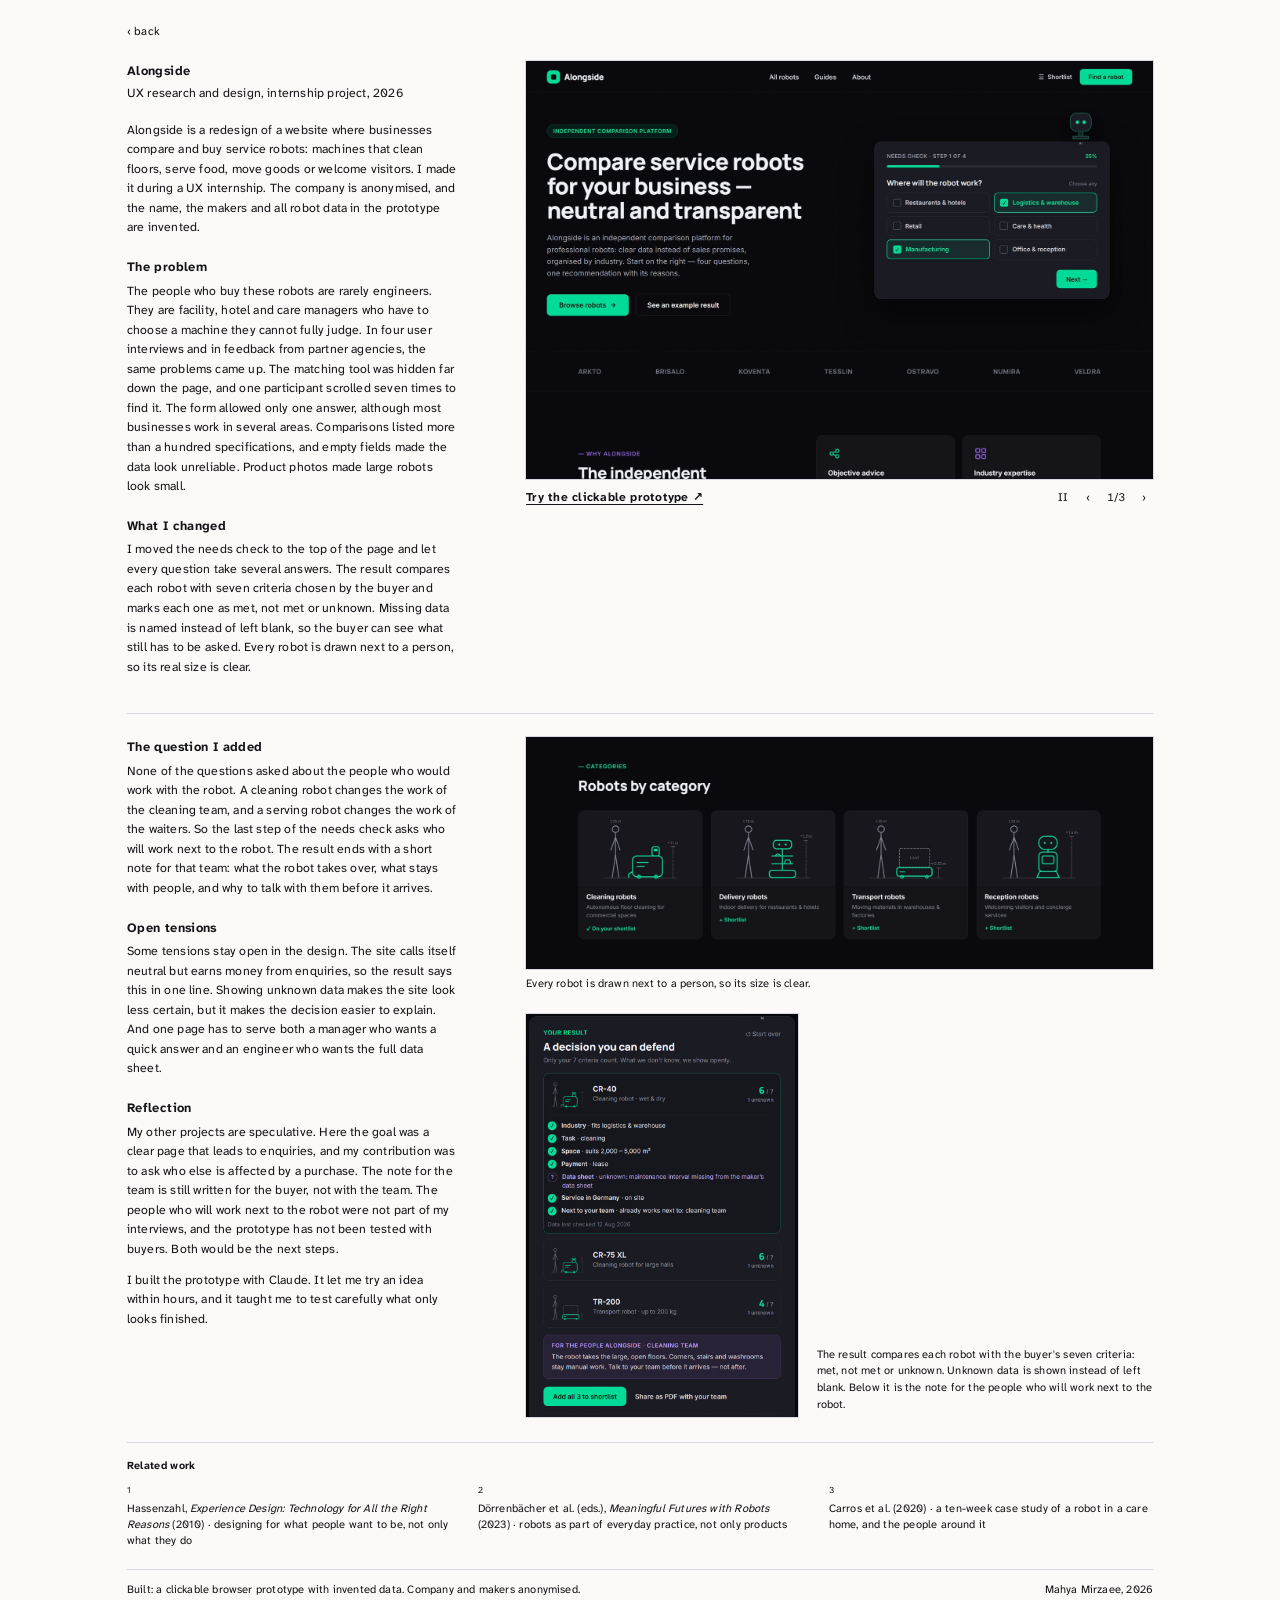
==== project.html @ bdab1a71 "Plain, simpler text: one font and colour, no long dashes Co-Authored-By: Claude Opus 5.5 <noreply@an" ====
<!doctype html>
<html lang="en">
<head>
  <meta charset="utf-8">
  <meta name="viewport" content="width=device-width, initial-scale=1">
  <title>Alongside · Mahya Mirzaee</title>
  <meta name="description" content="Alongside: a comparison site for service robots, redesigned around a question buyers were not asked: who will work next to it?">
  <meta name="theme-color" content="#fbfaf8">
  <link rel="stylesheet" href="project.css?v=3">
</head>
<body>
<div class="page">

  <nav class="top" aria-label="Site">
    <a href="https://mahyamirzaee.github.io/">‹ back</a>
  </nav>

  <main>
  <!-- ===== Screen 1: the brief, what I heard, what changed ===== -->
  <section class="sheet" aria-labelledby="title">
    <div class="col">
      <h1 id="title">Alongside</h1>
      <p class="sub">UX research and design, internship project, 2026</p>

      <p>Alongside is a redesign of a website where businesses compare and buy service robots: machines that clean floors, serve food, move goods or welcome visitors. I made it during a UX internship. The company is anonymised, and the name, the makers and all robot data in the prototype are invented.</p>

      <h2>The problem</h2>
      <p>The people who buy these robots are rarely engineers. They are facility, hotel and care managers who have to choose a machine they cannot fully judge. In four user interviews and in feedback from partner agencies, the same problems came up. The matching tool was hidden far down the page, and one participant scrolled seven times to find it. The form allowed only one answer, although most businesses work in several areas. Comparisons listed more than a hundred specifications, and empty fields made the data look unreliable. Product photos made large robots look small.</p>

      <h2>What I changed</h2>
      <p>I moved the needs check to the top of the page and let every question take several answers. The result compares each robot with seven criteria chosen by the buyer and marks each one as met, not met or unknown. Missing data is named instead of left blank, so the buyer can see what still has to be asked. Every robot is drawn next to a person, so its real size is clear.</p>
    </div>

    <div class="cluster">
      <figure>
        <div class="frame r32 slides zoomable" id="slides" aria-roledescription="slideshow" aria-label="Screen captures of the prototype" data-cap="Alongside · clickable prototype">
          <img class="slide on" src="img/1-check.jpg" alt="The homepage: the headline on the left, and the first step of the needs check on the right, asking where the robot will work, with two answers ticked.">
          <img class="slide" src="img/2-team.jpg" alt="Step four of the needs check: who works next to the robot? Cleaning team and guests are ticked, with the line: why we ask: a robot changes the work of the people next to it." loading="lazy">
          <img class="slide" src="img/3-result.jpg" alt="The result: a decision you can defend. Three robots, the first one open with seven criteria, six met and one marked unknown, and a note for the cleaning team." loading="lazy">
        </div>
        <div class="slidebar">
          <a class="try" href="prototype.html" target="_blank" rel="noopener">Try the clickable prototype ↗</a>
          <div class="controls">
            <button type="button" id="slide-pause" aria-label="Pause slideshow">II</button>
            <button type="button" id="slide-prev" aria-label="Previous image">‹</button>
            <span class="count" id="slide-count">1/3</span>
            <button type="button" id="slide-next" aria-label="Next image">›</button>
          </div>
        </div>
      </figure>
    </div>
  </section>

  <!-- ===== Screen 2: the added question, tensions, reflection ===== -->
  <section class="sheet" aria-labelledby="question-title">
    <div class="col">
      <h2 id="question-title">The question I added</h2>
      <p>None of the questions asked about the people who would work with the robot. A cleaning robot changes the work of the cleaning team, and a serving robot changes the work of the waiters. So the last step of the needs check asks who will work next to the robot. The result ends with a short note for that team: what the robot takes over, what stays with people, and why to talk with them before it arrives.</p>

      <h2>Open tensions</h2>
      <p>Some tensions stay open in the design. The site calls itself neutral but earns money from enquiries, so the result says this in one line. Showing unknown data makes the site look less certain, but it makes the decision easier to explain. And one page has to serve both a manager who wants a quick answer and an engineer who wants the full data sheet.</p>

      <h2>Reflection</h2>
      <p>My other projects are speculative. Here the goal was a clear page that leads to enquiries, and my contribution was to ask who else is affected by a purchase. The note for the team is still written for the buyer, not with the team. The people who will work next to the robot were not part of my interviews, and the prototype has not been tested with buyers. Both would be the next steps.</p>
      <p>I built the prototype with Claude. It let me try an idea within hours, and it taught me to test carefully what only looks finished.</p>
    </div>

    <div class="cluster">
      <figure class="wide">
        <div class="frame zoomable" data-cap="Robots drawn to scale next to a 1.75 m person"><img src="img/4-robots.jpg" alt="Four robot categories drawn as green line drawings, each beside a grey 1.75 m figure with its height marked: cleaning 1.1 m, delivery 1.3 m, transport 0.35 m, reception 1.4 m." loading="lazy"></div>
        <figcaption>Every robot is drawn next to a person, so its size is clear.</figcaption>
      </figure>
      <figure class="tall">
        <div class="frame zoomable" data-cap="The result: seven criteria, one unknown shown openly, and a note for the people alongside"><img src="img/result-card.jpg" alt="The result card up close: CR-40 meets six of seven criteria; the data sheet is marked unknown in purple. Below, a note for the cleaning team." loading="lazy"></div>
        <figcaption>The result compares each robot with the buyer's seven criteria: met, not met or unknown. Unknown data is shown instead of left blank. Below it is the note for the people who will work next to the robot.</figcaption>
      </figure>
    </div>
  </section>

  <section class="related" aria-labelledby="related-title">
    <h2 class="cluster-title" id="related-title">Related work</h2>
    <ol>
      <li>Hassenzahl, <i>Experience Design: Technology for All the Right Reasons</i> (2010) · designing for what people want to be, not only what they do</li>
      <li>Dörrenbächer et al. (eds.), <i>Meaningful Futures with Robots</i> (2023) · robots as part of everyday practice, not only products</li>
      <li>Carros et al. (2020) · a ten-week case study of a robot in a care home, and the people around it</li>
    </ol>
  </section>
  </main>

  <footer class="foot">
    <span>Built: a clickable browser prototype with invented data. Company and makers anonymised.</span>
    <span>Mahya Mirzaee, 2026</span>
  </footer>
</div>

<script>
  // Slideshow: the next screen capture every 6 seconds.
  // Pauses on hover and with the II button; stays still for visitors who reduce motion.
  (function () {
    var box = document.getElementById("slides");
    var slides = box.querySelectorAll(".slide");
    var count = document.getElementById("slide-count");
    var pauseBtn = document.getElementById("slide-pause");
    var i = 0, timer = null, paused = false, hovering = false;
    var reduce = window.matchMedia("(prefers-reduced-motion: reduce)").matches;

    function go(n) {
      slides[i].classList.remove("on");
      i = (n + slides.length) % slides.length;
      slides[i].classList.add("on");
      count.textContent = (i + 1) + "/" + slides.length;
    }
    function schedule() {
      clearInterval(timer);
      if (!paused && !hovering) timer = setInterval(function () { go(i + 1); }, 6000);
    }
    document.getElementById("slide-next").onclick = function () { go(i + 1); schedule(); };
    document.getElementById("slide-prev").onclick = function () { go(i - 1); schedule(); };
    pauseBtn.onclick = function () {
      paused = !paused;
      pauseBtn.textContent = paused ? "▶" : "II";
      pauseBtn.setAttribute("aria-label", paused ? "Play slideshow" : "Pause slideshow");
      schedule();
    };
    box.addEventListener("mouseenter", function () { hovering = true; schedule(); });
    box.addEventListener("mouseleave", function () { hovering = false; schedule(); });
    if (reduce) { paused = true; pauseBtn.textContent = "▶"; }
    count.textContent = "1/" + slides.length;
    schedule();
  })();
</script>

<script>
  // Large view: click (or Enter) on a picture opens it big.
  (function () {
    var lb = document.createElement("div");
    lb.className = "lightbox";
    lb.hidden = true;
    lb.setAttribute("role", "dialog");
    lb.setAttribute("aria-modal", "true");
    lb.setAttribute("aria-label", "Large view");
    lb.innerHTML = '<button class="lb-close" type="button" aria-label="Close large view">×</button>' +
                   '<div class="lb-inner"></div><p class="lb-cap"></p>';
    document.body.appendChild(lb);
    var inner = lb.querySelector(".lb-inner");
    var cap = lb.querySelector(".lb-cap");
    var closeBtn = lb.querySelector(".lb-close");
    var opener = null;

    function open(tile) {
      var m = tile.classList.contains("slides") ? tile.querySelector(".slide.on") : tile.querySelector("img");
      if (!m) return;
      var big = document.createElement("img");
      big.src = m.getAttribute("src");
      big.alt = m.getAttribute("alt") || "";
      big.addEventListener("click", function (e) { e.stopPropagation(); });
      inner.replaceChildren(big);
      cap.textContent = tile.getAttribute("data-cap") || big.alt;
      opener = tile;
      lb.hidden = false;
      document.documentElement.style.overflow = "hidden";
      closeBtn.focus();
    }
    function close() {
      if (lb.hidden) return;
      lb.hidden = true;
      inner.replaceChildren();
      document.documentElement.style.overflow = "";
      if (opener) opener.focus();
    }

    document.querySelectorAll(".zoomable").forEach(function (tile) {
      tile.tabIndex = 0;
      tile.setAttribute("role", "button");
      tile.setAttribute("aria-label", "Open large view");
      tile.addEventListener("click", function () { open(tile); });
      tile.addEventListener("keydown", function (e) {
        if (e.key === "Enter" || e.key === " ") { e.preventDefault(); open(tile); }
      });
    });
    lb.addEventListener("click", close);
    closeBtn.addEventListener("click", function (e) { e.stopPropagation(); close(); });
    document.addEventListener("keydown", function (e) { if (e.key === "Escape") close(); });
  })();
</script>
</body>
</html>
---- project.css ----
/* Alongside — project page.
   Same frame as Nothing Recent: a narrow text column beside the pictures,
   a second screen with tensions and reflection, related work and a footer. */

@font-face {
  font-family: "Literata";
  src: url("fonts/Literata.woff2") format("woff2");
  font-weight: 200 900;
  font-display: swap;
}
@font-face {
  font-family: "Atkinson Hyperlegible Next";
  src: url("fonts/AtkinsonHyperlegibleNext.woff2") format("woff2");
  font-weight: 200 800;
  font-display: swap;
}

:root {
  --paper: #fbfaf8;
  --ink: #141418;
  --soft: #55555f;
  --indigo: #26307f;
  --lilac: #b3add8;
  --rule: rgba(38, 48, 127, 0.16);
  --head: "Literata", Georgia, serif;
  --text: "Atkinson Hyperlegible Next", system-ui, sans-serif;
}

* { box-sizing: border-box; }
html { -webkit-text-size-adjust: 100%; }
body {
  margin: 0;
  background: var(--paper);
  color: var(--ink);
  font-family: var(--text);
  font-size: 15px;
  line-height: 1.58;
  letter-spacing: 0.015em;
}
a { color: inherit; text-underline-offset: 0.2em; text-decoration-thickness: 1px; }
a:focus-visible, button:focus-visible, .zoomable:focus-visible { outline: 2px solid var(--indigo); outline-offset: 2px; }
img { display: block; max-width: 100%; }
p { margin: 0 0 0.9em; }
figure { margin: 0; }

/* ---------- Page frame ---------- */
.page { max-width: 1340px; margin: 0 auto; padding: 28px 48px 24px; }
@media (min-width: 1000px) { .page { zoom: 0.825; } }   /* desktop shown at 82.5%, like the other project pages */

.top { margin-bottom: 24px; font-size: 14px; }
.top a { text-decoration: none; }
.top a:hover { text-decoration: underline; }

.sheet {
  display: grid;
  grid-template-columns: minmax(0, 400px) minmax(0, 1fr);
  gap: clamp(40px, 5vw, 88px);
  align-items: start;
}
.sheet > .cluster { display: grid; gap: 16px; justify-self: end; width: 100%; max-width: 760px; }
.sheet + .sheet { margin-top: 30px; padding-top: 28px; border-top: 1px solid var(--rule); }

/* ---------- Text column ---------- */
.col h1, .col h2, .cluster-title {
  margin: 0;
  font-family: var(--text);
  font-size: 15.5px;
  font-weight: 700;
  letter-spacing: 0.03em;
}
.col h2 { margin-top: 1.3em; }
.col h2:first-child { margin-top: 0; }
.col h2 + p, .col h2 + ol { margin-top: 0.35em; }
.sub { margin: 0 0 1.1em; color: var(--soft); }

.thread {
  width: 120px;
  height: 3px;
  margin: 0 0 1.4em;
  background: linear-gradient(90deg, var(--indigo) 0 62%, var(--lilac) 62% 100%);
  opacity: 0.85;
}

.lead { font-family: var(--head); font-size: 18px; line-height: 1.45; color: var(--indigo); }
.rq { font-family: var(--head); font-style: italic; font-size: 17px; line-height: 1.5; color: var(--indigo); margin-bottom: 0.5em; }
.small { font-size: 14px; color: var(--soft); }

/* heard → changed: what a buyer met, and what the design does about it */
.heard { list-style: none; margin: 0.5em 0 0; padding: 0; }
.heard li { margin-bottom: 0.75em; }
.heard b { font-weight: 700; }
.heard .then { display: block; padding-left: 14px; color: var(--indigo); position: relative; }
.heard .then::before { content: "→"; position: absolute; left: 0; color: var(--lilac); }

/* ---------- Frames ---------- */
.frame { position: relative; overflow: hidden; background: #0a0a0e; outline: 1px solid var(--rule); outline-offset: -1px; }
.frame img { width: 100%; height: 100%; object-fit: cover; object-position: top; }
.r32 { aspect-ratio: 3 / 2; width: 100%; }
figcaption { margin: 8px 0 0; font-size: 12.5px; line-height: 1.5; color: var(--soft); }

/* ---------- Slideshow: a quiet fade between screen captures ---------- */
.slides .slide { position: absolute; inset: 0; width: 100%; height: 100%; opacity: 0; transition: opacity 900ms ease; }
.slides .slide.on { opacity: 1; z-index: 1; }
@media (prefers-reduced-motion: reduce) { .slides .slide { transition: none; } }

.slidebar { display: flex; justify-content: space-between; align-items: baseline; gap: 16px; margin-top: 6px; flex-wrap: wrap; row-gap: 4px; }
.slidecap { flex: 1 1 260px; margin: 0; font-size: 12.5px; color: var(--soft); }
.try { color: var(--indigo); font-weight: 700; font-size: 15px; letter-spacing: 0.02em; text-decoration: none; white-space: nowrap; }
.try:hover { text-decoration: underline; text-underline-offset: 0.25em; }
.controls { display: flex; align-items: center; gap: 4px; flex-shrink: 0; font-size: 14px; }
.controls button { border: 0; background: none; padding: 6px 9px; font: inherit; color: var(--ink); cursor: pointer; }
.controls .count { min-width: 2.6em; text-align: center; font-variant-numeric: tabular-nums; }

/* screen 2: the robots row across, the result card below with its caption beside it */
.wide img { aspect-ratio: 2160 / 800; object-fit: cover; }
.tall { display: grid; grid-template-columns: minmax(0, 330px) minmax(0, 1fr); gap: 22px; align-items: end; margin-top: 10px; }
.tall img { aspect-ratio: 830 / 1228; object-fit: cover; }
.tall figcaption { margin: 0 0 4px; font-size: 13.5px; }
.tall figcaption b { display: block; margin-bottom: 4px; font-family: var(--head); font-weight: 500; font-size: 16px; color: var(--indigo); }

/* hover: a frame grows a little; click: it opens large */
.zoomable { cursor: zoom-in; transition: transform 350ms ease, box-shadow 350ms ease; }
.frame.zoomable:hover, .zoomable:focus-visible { transform: scale(1.02); z-index: 2; box-shadow: 0 10px 28px rgba(20, 20, 24, 0.18); }
@media (prefers-reduced-motion: reduce) { .zoomable, .zoomable:hover { transition: none; transform: none; } }

/* ---------- Tensions: word pairs held apart by one thread ---------- */
.tension-intro { margin: 0.35em 0 1em; font-size: 13.5px; color: var(--soft); }
.tensions { list-style: none; margin: 0.4em 0 0; padding: 0; }
.tensions li { margin-bottom: 1.05em; }
.pair { display: flex; align-items: center; gap: 10px; }
.pair b { font-family: var(--head); font-size: 17px; font-weight: 500; letter-spacing: 0.01em; color: var(--indigo); white-space: nowrap; }
.pair i { flex: 1; height: 3px; min-width: 26px; background: linear-gradient(90deg, var(--indigo) 0 58%, var(--lilac) 58% 100%); opacity: 0.6; }
.say { display: block; margin-top: 2px; font-size: 13.5px; line-height: 1.5; color: var(--soft); }

.proposal {
  padding-left: 14px;
  border-left: 2px solid var(--lilac);
  font-family: var(--head);
  font-size: 16px;
  line-height: 1.45;
  color: var(--indigo);
}

/* ---------- Related work ---------- */
.related { margin-top: 30px; padding-top: 18px; border-top: 1px solid var(--rule); }
.related .cluster-title { margin: 0 0 12px; font-size: 13px; }
.related ol { display: grid; grid-template-columns: repeat(3, 1fr); gap: 32px; margin: 0; padding: 0; list-style: none; counter-reset: rw; }
.related li { counter-increment: rw; font-size: 13.5px; line-height: 1.45; }
.related li::before { content: counter(rw); display: block; margin-bottom: 4px; font-size: 11px; color: var(--soft); }

/* ---------- Footer ---------- */
.foot {
  margin-top: 24px; padding-top: 14px;
  border-top: 1px solid var(--rule);
  display: flex; justify-content: space-between; flex-wrap: wrap; gap: 10px;
  font-size: 13.5px; color: var(--soft);
}

/* ---------- Large view ---------- */
.lightbox {
  position: fixed; inset: 0; z-index: 50;
  display: flex; flex-direction: column; align-items: center; justify-content: center; gap: 14px;
  padding: 48px 24px 32px;
  background: rgba(251, 250, 248, 0.97);
  cursor: zoom-out;
}
.lightbox[hidden] { display: none; }
.lb-inner { max-width: min(1400px, 94vw); max-height: 82vh; display: flex; }
.lb-inner img { max-width: 100%; max-height: 82vh; object-fit: contain; box-shadow: 0 12px 40px rgba(20, 20, 24, 0.18); cursor: default; }
.lb-cap { margin: 0; text-align: center; font-size: 14px; color: var(--soft); }
.lb-close { position: absolute; top: 14px; right: 18px; border: 0; background: none; font-size: 34px; line-height: 1; color: var(--indigo); cursor: pointer; }

/* ---------- Tablet and phone ---------- */
@media (max-width: 900px) {
  body { font-size: 16px; }
  .page { padding: 32px 24px 44px; }
  .top { margin-bottom: 40px; }
  .sheet { grid-template-columns: 1fr; gap: 28px; }
  .sheet > .cluster { justify-self: stretch; max-width: none; }
}
@media (max-width: 760px) { .related ol { grid-template-columns: 1fr; gap: 14px; } }
@media (max-width: 560px) { .tall { grid-template-columns: 1fr; } }
@media (max-width: 480px) { .page { padding: 28px 16px 40px; } }

/* ---------- Plain text (v3): one font, one colour, no decoration ---------- */
.col p, .col h1, .col h2, .sub, figcaption, .try, .controls, .related, .related li::before, .foot, .lb-cap {
  font-family: var(--text);
  color: var(--ink);
}
.sub { margin: 0.2em 0 1.4em; }
.col h2 { margin-top: 1.5em; }
.col h2 + p { margin-top: 0.35em; }
.try { font-weight: 700; font-size: 14.5px; text-decoration: underline; text-underline-offset: 0.25em; }
figcaption { font-size: 13.5px; }
.tall figcaption { font-size: 13.5px; }
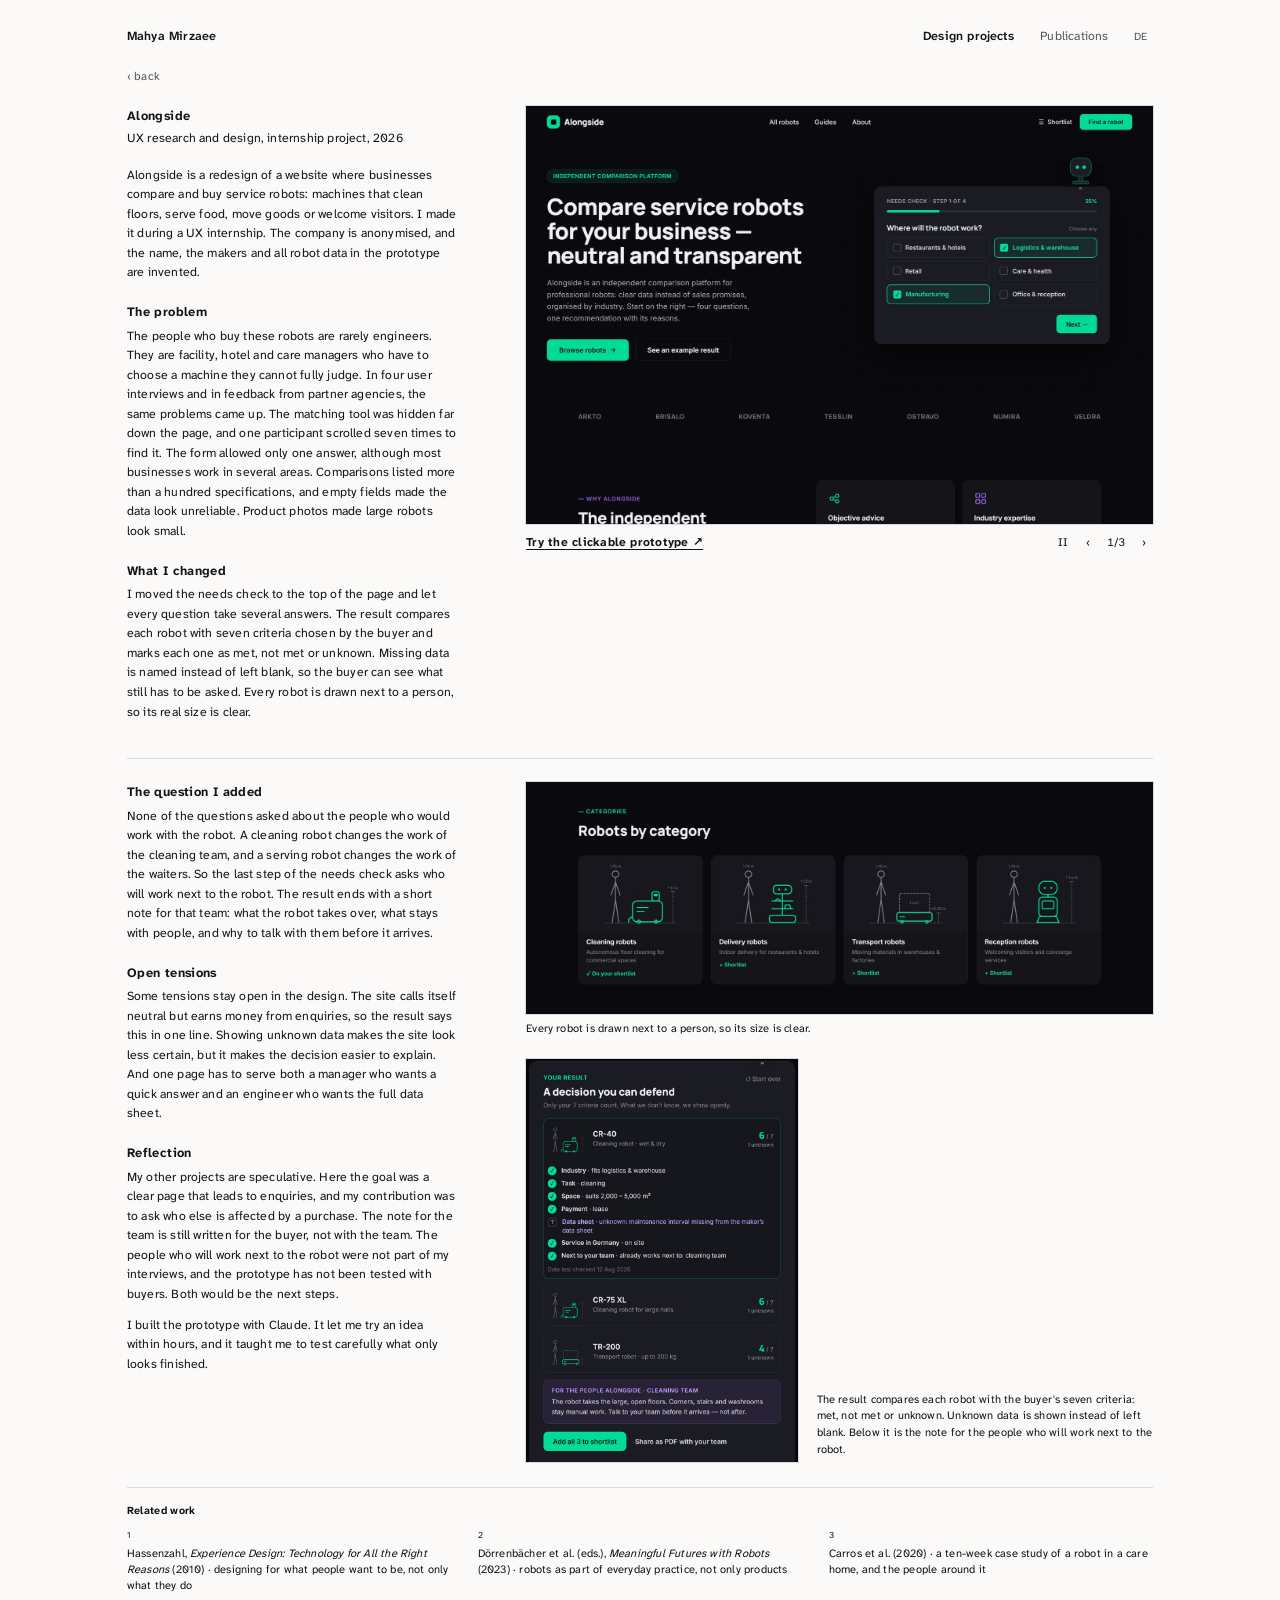
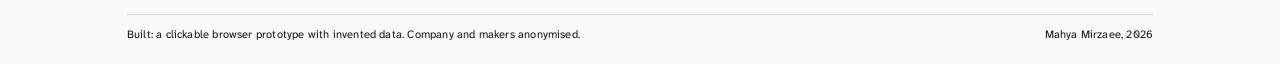
==== commit 21dc57ca: "Same top bar as the portfolio; one back link style Co-Authored-By: Claude Opus 5.5 <noreply@anthropi" ====
--- a/project.html
+++ b/project.html
@@ -7,12 +7,35 @@
   <meta name="description" content="Alongside: a comparison site for service robots, redesigned around a question buyers were not asked: who will work next to it?">
   <meta name="theme-color" content="#fbfaf8">
   <link rel="stylesheet" href="project.css?v=3">
+<style id="site-bar">
+  /* same top bar as the portfolio (mahyamirzaee.github.io) */
+  .site-bar { display: flex; flex-wrap: wrap; align-items: baseline; gap: 12px 24px; padding: 4px 0 26px; font-family: "Atkinson Hyperlegible Next", system-ui, sans-serif; }
+  .site-bar .sb-name { margin-right: auto; font-size: 15px; font-weight: 600; color: #141418; text-decoration: none; }
+  .site-bar nav { display: flex; flex-wrap: wrap; gap: 6px 32px; }
+  .site-bar nav a { font-size: 15px; color: #55545f; text-decoration: none; }
+  .site-bar nav a[aria-current="page"] { color: #141418; font-weight: 600; }
+  .site-bar .sb-lang { font-size: 13px; color: #55545f; text-decoration: none; padding: 2px 7px; }
+  .site-bar a:hover { color: #26307f; }
+  /* one look for every back link */
+  .top { font-size: 14px; }
+  .top a { color: #55545f; text-decoration: none; }
+  .top a:hover { color: #141418; text-decoration: underline; }
+  @media (max-width: 640px) { .site-bar .sb-name { width: 100%; } }
+</style>
 </head>
 <body>
 <div class="page">
 
-  <nav class="top" aria-label="Site">
-    <a href="https://mahyamirzaee.github.io/">‹ back</a>
+  <header class="site-bar">
+    <a class="sb-name" href="https://mahyamirzaee.github.io/">Mahya Mirzaee</a>
+    <nav aria-label="Main">
+      <a href="https://mahyamirzaee.github.io/projects/" aria-current="page">Design projects</a>
+      <a href="https://mahyamirzaee.github.io/publications/">Publications</a>
+    </nav>
+    <a class="sb-lang" href="https://mahyamirzaee.github.io/de/projects/" lang="de" hreflang="de" aria-label="Deutsch">DE</a>
+  </header>
+  <nav class="top" aria-label="Back">
+    <a href="https://mahyamirzaee.github.io/projects/">‹ back</a>
   </nav>
 
   <main>
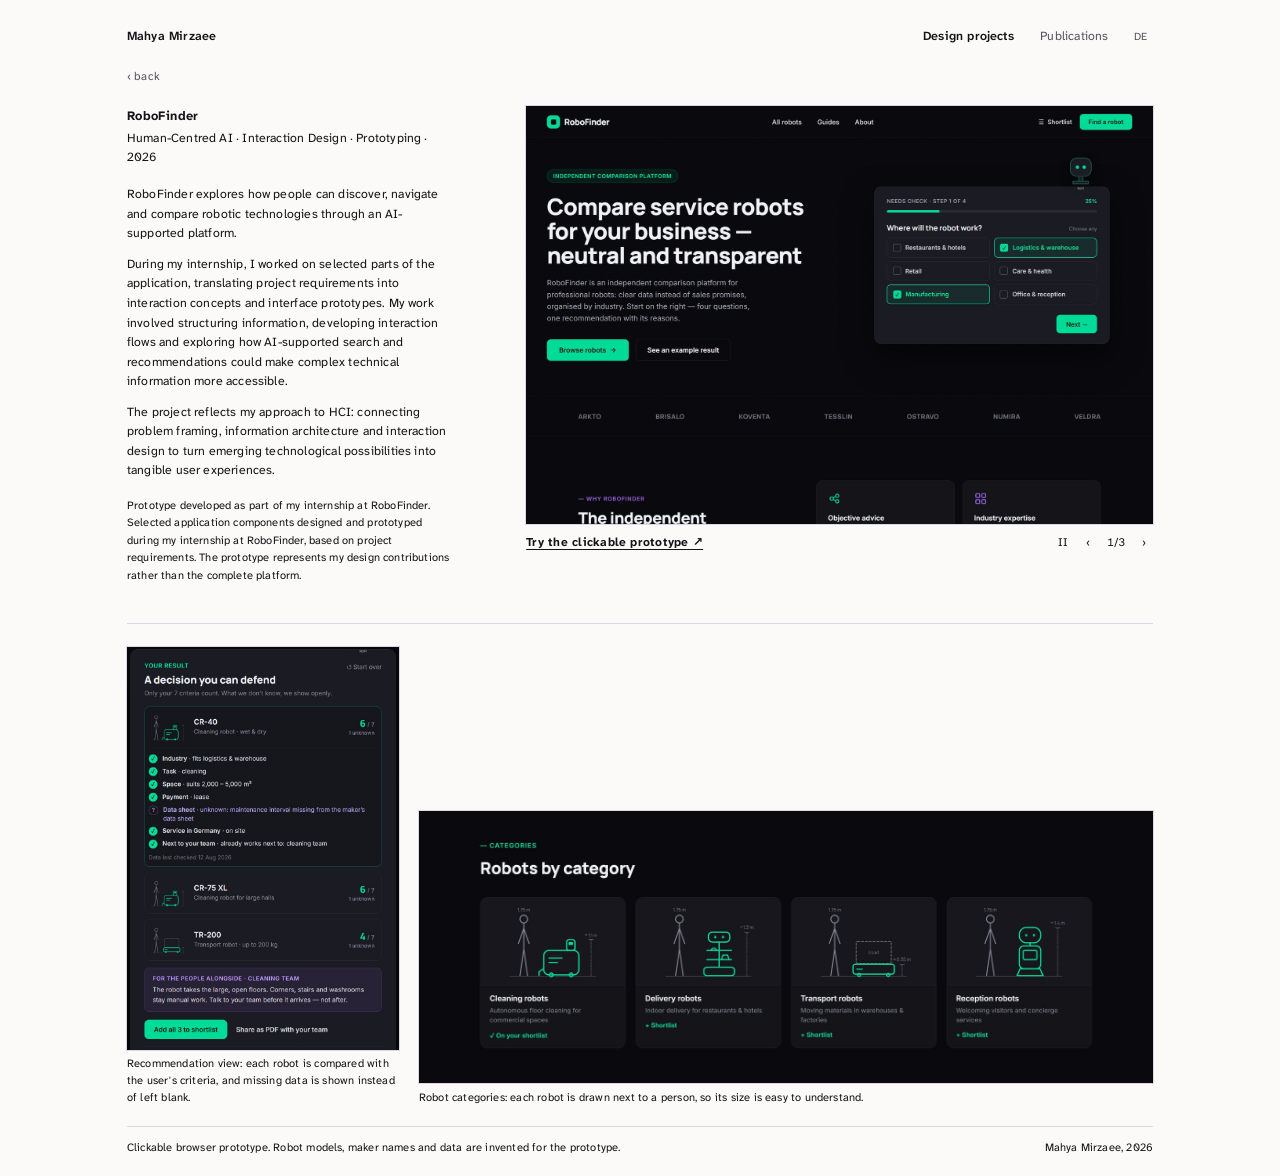
==== commit 0cd412f7: "RoboFinder: real name, new text, screenshots with the RoboFinder name Co-Authored-By: Claude Opus 5." ====
--- a/project.html
+++ b/project.html
@@ -3,10 +3,10 @@
 <head>
   <meta charset="utf-8">
   <meta name="viewport" content="width=device-width, initial-scale=1">
-  <title>Alongside · Mahya Mirzaee</title>
-  <meta name="description" content="Alongside: a comparison site for service robots, redesigned around a question buyers were not asked: who will work next to it?">
+  <title>RoboFinder · Mahya Mirzaee</title>
+  <meta name="description" content="RoboFinder: how people can discover, navigate and compare robotic technologies through an AI-supported platform. Interaction design and prototyping from my internship.">
   <meta name="theme-color" content="#fbfaf8">
-  <link rel="stylesheet" href="project.css?v=3">
+  <link rel="stylesheet" href="project.css?v=4">
 <style id="site-bar">
   /* same top bar as the portfolio (mahyamirzaee.github.io) */
   .site-bar { display: flex; flex-wrap: wrap; align-items: baseline; gap: 12px 24px; padding: 4px 0 26px; font-family: "Atkinson Hyperlegible Next", system-ui, sans-serif; }
@@ -39,27 +39,26 @@
   </nav>
 
   <main>
-  <!-- ===== Screen 1: the brief, what I heard, what changed ===== -->
   <section class="sheet" aria-labelledby="title">
     <div class="col">
-      <h1 id="title">Alongside</h1>
-      <p class="sub">UX research and design, internship project, 2026</p>
+      <h1 id="title">RoboFinder</h1>
+      <p class="sub">Human-Centred AI · Interaction Design · Prototyping · 2026</p>
 
-      <p>Alongside is a redesign of a website where businesses compare and buy service robots: machines that clean floors, serve food, move goods or welcome visitors. I made it during a UX internship. The company is anonymised, and the name, the makers and all robot data in the prototype are invented.</p>
+      <p>RoboFinder explores how people can discover, navigate and compare robotic technologies through an AI-supported platform.</p>
 
-      <h2>The problem</h2>
-      <p>The people who buy these robots are rarely engineers. They are facility, hotel and care managers who have to choose a machine they cannot fully judge. In four user interviews and in feedback from partner agencies, the same problems came up. The matching tool was hidden far down the page, and one participant scrolled seven times to find it. The form allowed only one answer, although most businesses work in several areas. Comparisons listed more than a hundred specifications, and empty fields made the data look unreliable. Product photos made large robots look small.</p>
+      <p>During my internship, I worked on selected parts of the application, translating project requirements into interaction concepts and interface prototypes. My work involved structuring information, developing interaction flows and exploring how AI-supported search and recommendations could make complex technical information more accessible.</p>
 
-      <h2>What I changed</h2>
-      <p>I moved the needs check to the top of the page and let every question take several answers. The result compares each robot with seven criteria chosen by the buyer and marks each one as met, not met or unknown. Missing data is named instead of left blank, so the buyer can see what still has to be asked. Every robot is drawn next to a person, so its real size is clear.</p>
+      <p>The project reflects my approach to HCI: connecting problem framing, information architecture and interaction design to turn emerging technological possibilities into tangible user experiences.</p>
+
+      <p class="note">Prototype developed as part of my internship at RoboFinder. Selected application components designed and prototyped during my internship at RoboFinder, based on project requirements. The prototype represents my design contributions rather than the complete platform.</p>
     </div>
 
     <div class="cluster">
       <figure>
-        <div class="frame r32 slides zoomable" id="slides" aria-roledescription="slideshow" aria-label="Screen captures of the prototype" data-cap="Alongside · clickable prototype">
-          <img class="slide on" src="img/1-check.jpg" alt="The homepage: the headline on the left, and the first step of the needs check on the right, asking where the robot will work, with two answers ticked.">
-          <img class="slide" src="img/2-team.jpg" alt="Step four of the needs check: who works next to the robot? Cleaning team and guests are ticked, with the line: why we ask: a robot changes the work of the people next to it." loading="lazy">
-          <img class="slide" src="img/3-result.jpg" alt="The result: a decision you can defend. Three robots, the first one open with seven criteria, six met and one marked unknown, and a note for the cleaning team." loading="lazy">
+        <div class="frame r32 slides zoomable" id="slides" aria-roledescription="slideshow" aria-label="Screen captures of the prototype" data-cap="RoboFinder · clickable prototype">
+          <img class="slide on" src="img/1-check.jpg" alt="The RoboFinder homepage: the headline on the left, and the first step of the guided needs check on the right, asking where the robot will work, with two answers ticked.">
+          <img class="slide" src="img/2-team.jpg" alt="Step four of the needs check, asking who works next to the robot, with two answers ticked." loading="lazy">
+          <img class="slide" src="img/3-result.jpg" alt="The recommendation: three robots, the first one open with seven criteria, six met and one marked unknown." loading="lazy">
         </div>
         <div class="slidebar">
           <a class="try" href="prototype.html" target="_blank" rel="noopener">Try the clickable prototype ↗</a>
@@ -74,44 +73,20 @@
     </div>
   </section>
 
-  <!-- ===== Screen 2: the added question, tensions, reflection ===== -->
-  <section class="sheet" aria-labelledby="question-title">
-    <div class="col">
-      <h2 id="question-title">The question I added</h2>
-      <p>None of the questions asked about the people who would work with the robot. A cleaning robot changes the work of the cleaning team, and a serving robot changes the work of the waiters. So the last step of the needs check asks who will work next to the robot. The result ends with a short note for that team: what the robot takes over, what stays with people, and why to talk with them before it arrives.</p>
-
-      <h2>Open tensions</h2>
-      <p>Some tensions stay open in the design. The site calls itself neutral but earns money from enquiries, so the result says this in one line. Showing unknown data makes the site look less certain, but it makes the decision easier to explain. And one page has to serve both a manager who wants a quick answer and an engineer who wants the full data sheet.</p>
-
-      <h2>Reflection</h2>
-      <p>My other projects are speculative. Here the goal was a clear page that leads to enquiries, and my contribution was to ask who else is affected by a purchase. The note for the team is still written for the buyer, not with the team. The people who will work next to the robot were not part of my interviews, and the prototype has not been tested with buyers. Both would be the next steps.</p>
-      <p>I built the prototype with Claude. It let me try an idea within hours, and it taught me to test carefully what only looks finished.</p>
-    </div>
-
-    <div class="cluster">
-      <figure class="wide">
-        <div class="frame zoomable" data-cap="Robots drawn to scale next to a 1.75 m person"><img src="img/4-robots.jpg" alt="Four robot categories drawn as green line drawings, each beside a grey 1.75 m figure with its height marked: cleaning 1.1 m, delivery 1.3 m, transport 0.35 m, reception 1.4 m." loading="lazy"></div>
-        <figcaption>Every robot is drawn next to a person, so its size is clear.</figcaption>
-      </figure>
-      <figure class="tall">
-        <div class="frame zoomable" data-cap="The result: seven criteria, one unknown shown openly, and a note for the people alongside"><img src="img/result-card.jpg" alt="The result card up close: CR-40 meets six of seven criteria; the data sheet is marked unknown in purple. Below, a note for the cleaning team." loading="lazy"></div>
-        <figcaption>The result compares each robot with the buyer's seven criteria: met, not met or unknown. Unknown data is shown instead of left blank. Below it is the note for the people who will work next to the robot.</figcaption>
-      </figure>
-    </div>
-  </section>
-
-  <section class="related" aria-labelledby="related-title">
-    <h2 class="cluster-title" id="related-title">Related work</h2>
-    <ol>
-      <li>Hassenzahl, <i>Experience Design: Technology for All the Right Reasons</i> (2010) · designing for what people want to be, not only what they do</li>
-      <li>Dörrenbächer et al. (eds.), <i>Meaningful Futures with Robots</i> (2023) · robots as part of everyday practice, not only products</li>
-      <li>Carros et al. (2020) · a ten-week case study of a robot in a care home, and the people around it</li>
-    </ol>
+  <section class="more" aria-label="More screens">
+    <figure>
+      <div class="frame zoomable" data-cap="Recommendation view"><img src="img/result-card.jpg" alt="The recommendation up close: a cleaning robot meets six of seven criteria, and the missing data sheet value is marked unknown." loading="lazy"></div>
+      <figcaption>Recommendation view: each robot is compared with the user's criteria, and missing data is shown instead of left blank.</figcaption>
+    </figure>
+    <figure>
+      <div class="frame zoomable" data-cap="Robot categories, drawn to scale"><img src="img/4-robots.jpg" alt="Four robot categories drawn as line drawings, each beside a 1.75 m figure with its height marked: cleaning 1.1 m, delivery 1.3 m, transport 0.35 m, reception 1.4 m." loading="lazy"></div>
+      <figcaption>Robot categories: each robot is drawn next to a person, so its size is easy to understand.</figcaption>
+    </figure>
   </section>
   </main>
 
   <footer class="foot">
-    <span>Built: a clickable browser prototype with invented data. Company and makers anonymised.</span>
+    <span>Clickable browser prototype. Robot models, maker names and data are invented for the prototype.</span>
     <span>Mahya Mirzaee, 2026</span>
   </footer>
 </div>
--- a/project.css
+++ b/project.css
@@ -193,3 +193,9 @@
 .try { font-weight: 700; font-size: 14.5px; text-decoration: underline; text-underline-offset: 0.25em; }
 figcaption { font-size: 13.5px; }
 .tall figcaption { font-size: 13.5px; }
+
+/* ---------- RoboFinder version (v4): the closing note, and a row of two screens ---------- */
+.col .note { margin-top: 1.4em; font-size: 13.5px; text-transform: none; letter-spacing: 0.015em; color: var(--ink); }
+.more { display: grid; grid-template-columns: minmax(0, 330px) minmax(0, 1fr); gap: 24px; align-items: end; margin-top: 34px; padding-top: 28px; border-top: 1px solid var(--rule); }
+.more img { width: 100%; height: auto; }
+@media (max-width: 700px) { .more { grid-template-columns: 1fr; } }
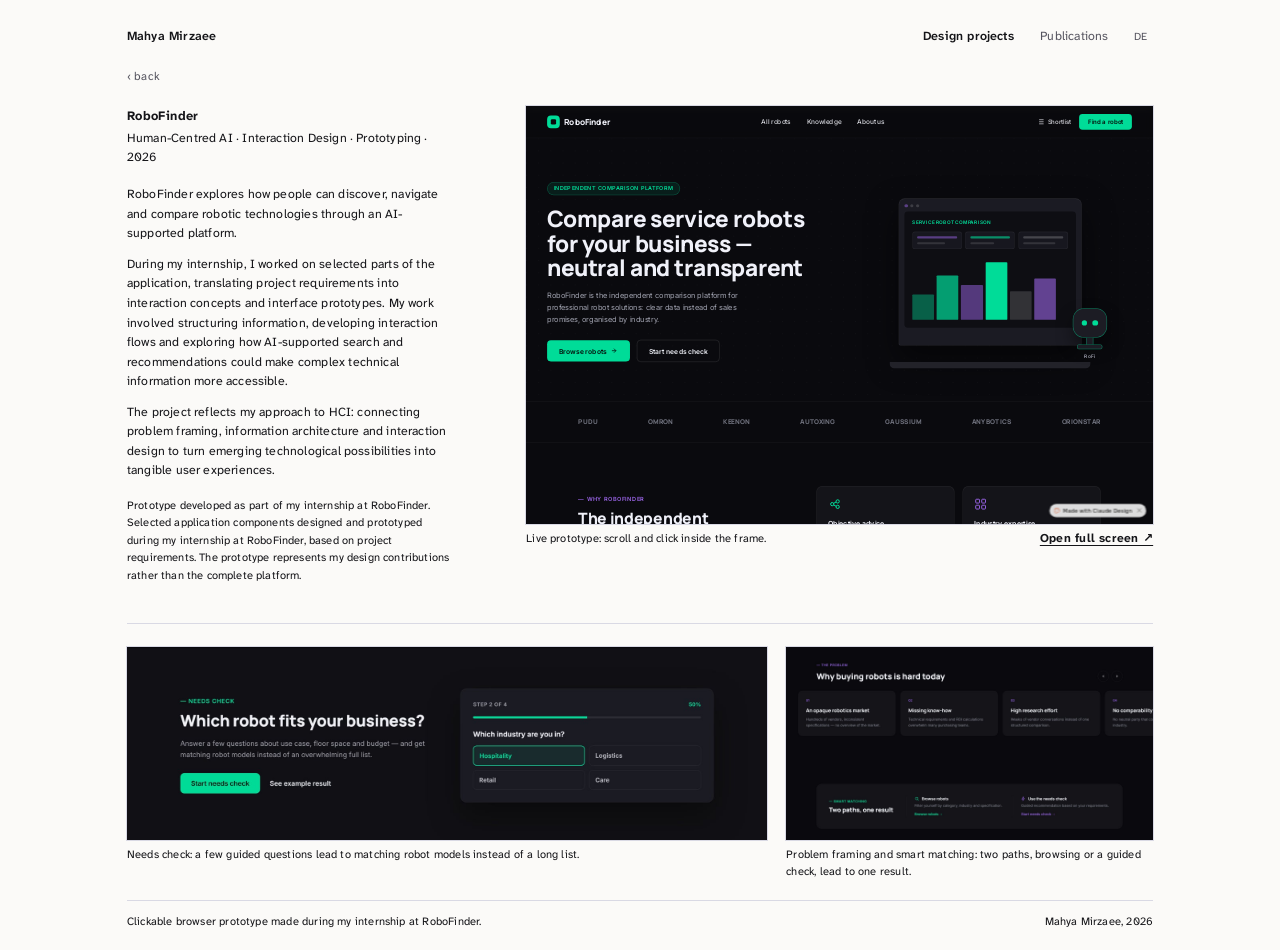
==== commit 89b51a37: "Original prototype design in English, shown live on the page, with two key screenshots Co-Authored-B" ====
--- a/project.html
+++ b/project.html
@@ -6,7 +6,7 @@
   <title>RoboFinder · Mahya Mirzaee</title>
   <meta name="description" content="RoboFinder: how people can discover, navigate and compare robotic technologies through an AI-supported platform. Interaction design and prototyping from my internship.">
   <meta name="theme-color" content="#fbfaf8">
-  <link rel="stylesheet" href="project.css?v=4">
+  <link rel="stylesheet" href="project.css?v=5">
 <style id="site-bar">
   /* same top bar as the portfolio (mahyamirzaee.github.io) */
   .site-bar { display: flex; flex-wrap: wrap; align-items: baseline; gap: 12px 24px; padding: 4px 0 26px; font-family: "Atkinson Hyperlegible Next", system-ui, sans-serif; }
@@ -55,76 +55,43 @@
 
     <div class="cluster">
       <figure>
-        <div class="frame r32 slides zoomable" id="slides" aria-roledescription="slideshow" aria-label="Screen captures of the prototype" data-cap="RoboFinder · clickable prototype">
-          <img class="slide on" src="img/1-check.jpg" alt="The RoboFinder homepage: the headline on the left, and the first step of the guided needs check on the right, asking where the robot will work, with two answers ticked.">
-          <img class="slide" src="img/2-team.jpg" alt="Step four of the needs check, asking who works next to the robot, with two answers ticked." loading="lazy">
-          <img class="slide" src="img/3-result.jpg" alt="The recommendation: three robots, the first one open with seven criteria, six met and one marked unknown." loading="lazy">
+        <div class="frame r32 live" id="live">
+          <iframe src="prototype.html" title="RoboFinder clickable prototype" loading="lazy" tabindex="0"></iframe>
         </div>
         <div class="slidebar">
-          <a class="try" href="prototype.html" target="_blank" rel="noopener">Try the clickable prototype ↗</a>
-          <div class="controls">
-            <button type="button" id="slide-pause" aria-label="Pause slideshow">II</button>
-            <button type="button" id="slide-prev" aria-label="Previous image">‹</button>
-            <span class="count" id="slide-count">1/3</span>
-            <button type="button" id="slide-next" aria-label="Next image">›</button>
-          </div>
+          <span class="livecap">Live prototype: scroll and click inside the frame.</span>
+          <a class="try" href="prototype.html" target="_blank" rel="noopener">Open full screen ↗</a>
         </div>
       </figure>
     </div>
   </section>
 
-  <section class="more" aria-label="More screens">
+  <section class="more" aria-label="Key screens">
     <figure>
-      <div class="frame zoomable" data-cap="Recommendation view"><img src="img/result-card.jpg" alt="The recommendation up close: a cleaning robot meets six of seven criteria, and the missing data sheet value is marked unknown." loading="lazy"></div>
-      <figcaption>Recommendation view: each robot is compared with the user's criteria, and missing data is shown instead of left blank.</figcaption>
+      <div class="frame zoomable" data-cap="Needs check: a guided path to matching robots"><img src="img/needs-check.jpg" alt="The needs check section: Which robot fits your business? On the right, step 2 of 4 asks which industry you are in, with Hospitality selected." loading="lazy"></div>
+      <figcaption>Needs check: a few guided questions lead to matching robot models instead of a long list.</figcaption>
     </figure>
     <figure>
-      <div class="frame zoomable" data-cap="Robot categories, drawn to scale"><img src="img/4-robots.jpg" alt="Four robot categories drawn as line drawings, each beside a 1.75 m figure with its height marked: cleaning 1.1 m, delivery 1.3 m, transport 0.35 m, reception 1.4 m." loading="lazy"></div>
-      <figcaption>Robot categories: each robot is drawn next to a person, so its size is easy to understand.</figcaption>
+      <div class="frame zoomable" data-cap="The problem, and two paths to a result"><img src="img/problem.jpg" alt="The problem section with four cards about why buying robots is hard, and below it the smart matching block with two paths: browse robots or use the needs check." loading="lazy"></div>
+      <figcaption>Problem framing and smart matching: two paths, browsing or a guided check, lead to one result.</figcaption>
     </figure>
   </section>
   </main>
 
   <footer class="foot">
-    <span>Clickable browser prototype. Robot models, maker names and data are invented for the prototype.</span>
+    <span>Clickable browser prototype made during my internship at RoboFinder.</span>
     <span>Mahya Mirzaee, 2026</span>
   </footer>
 </div>
 
 <script>
-  // Slideshow: the next screen capture every 6 seconds.
-  // Pauses on hover and with the II button; stays still for visitors who reduce motion.
+  // The live prototype is laid out at 1440 x 960 and scaled to fit its frame.
   (function () {
-    var box = document.getElementById("slides");
-    var slides = box.querySelectorAll(".slide");
-    var count = document.getElementById("slide-count");
-    var pauseBtn = document.getElementById("slide-pause");
-    var i = 0, timer = null, paused = false, hovering = false;
-    var reduce = window.matchMedia("(prefers-reduced-motion: reduce)").matches;
-
-    function go(n) {
-      slides[i].classList.remove("on");
-      i = (n + slides.length) % slides.length;
-      slides[i].classList.add("on");
-      count.textContent = (i + 1) + "/" + slides.length;
-    }
-    function schedule() {
-      clearInterval(timer);
-      if (!paused && !hovering) timer = setInterval(function () { go(i + 1); }, 6000);
-    }
-    document.getElementById("slide-next").onclick = function () { go(i + 1); schedule(); };
-    document.getElementById("slide-prev").onclick = function () { go(i - 1); schedule(); };
-    pauseBtn.onclick = function () {
-      paused = !paused;
-      pauseBtn.textContent = paused ? "▶" : "II";
-      pauseBtn.setAttribute("aria-label", paused ? "Play slideshow" : "Pause slideshow");
-      schedule();
-    };
-    box.addEventListener("mouseenter", function () { hovering = true; schedule(); });
-    box.addEventListener("mouseleave", function () { hovering = false; schedule(); });
-    if (reduce) { paused = true; pauseBtn.textContent = "▶"; }
-    count.textContent = "1/" + slides.length;
-    schedule();
+    var box = document.getElementById('live');
+    var frame = box.querySelector('iframe');
+    function fit() { frame.style.transform = 'scale(' + (box.clientWidth / 1440) + ')'; }
+    fit();
+    window.addEventListener('resize', fit);
   })();
 </script>
 
--- a/project.css
+++ b/project.css
@@ -199,3 +199,11 @@
 .more { display: grid; grid-template-columns: minmax(0, 330px) minmax(0, 1fr); gap: 24px; align-items: end; margin-top: 34px; padding-top: 28px; border-top: 1px solid var(--rule); }
 .more img { width: 100%; height: auto; }
 @media (max-width: 700px) { .more { grid-template-columns: 1fr; } }
+
+/* ---------- Live prototype in the frame (v5) ---------- */
+.frame.live { background: #0a0a0e; }
+.frame.live iframe { position: absolute; top: 0; left: 0; width: 1440px; height: 960px; border: 0; transform-origin: 0 0; }
+.livecap { font-size: 13.5px; color: var(--ink); }
+/* two key screens side by side, at the same height: columns follow each picture's width-to-height ratio */
+.more { grid-template-columns: 3.306fr 1.896fr; align-items: start; }
+@media (max-width: 700px) { .more { grid-template-columns: 1fr; } }
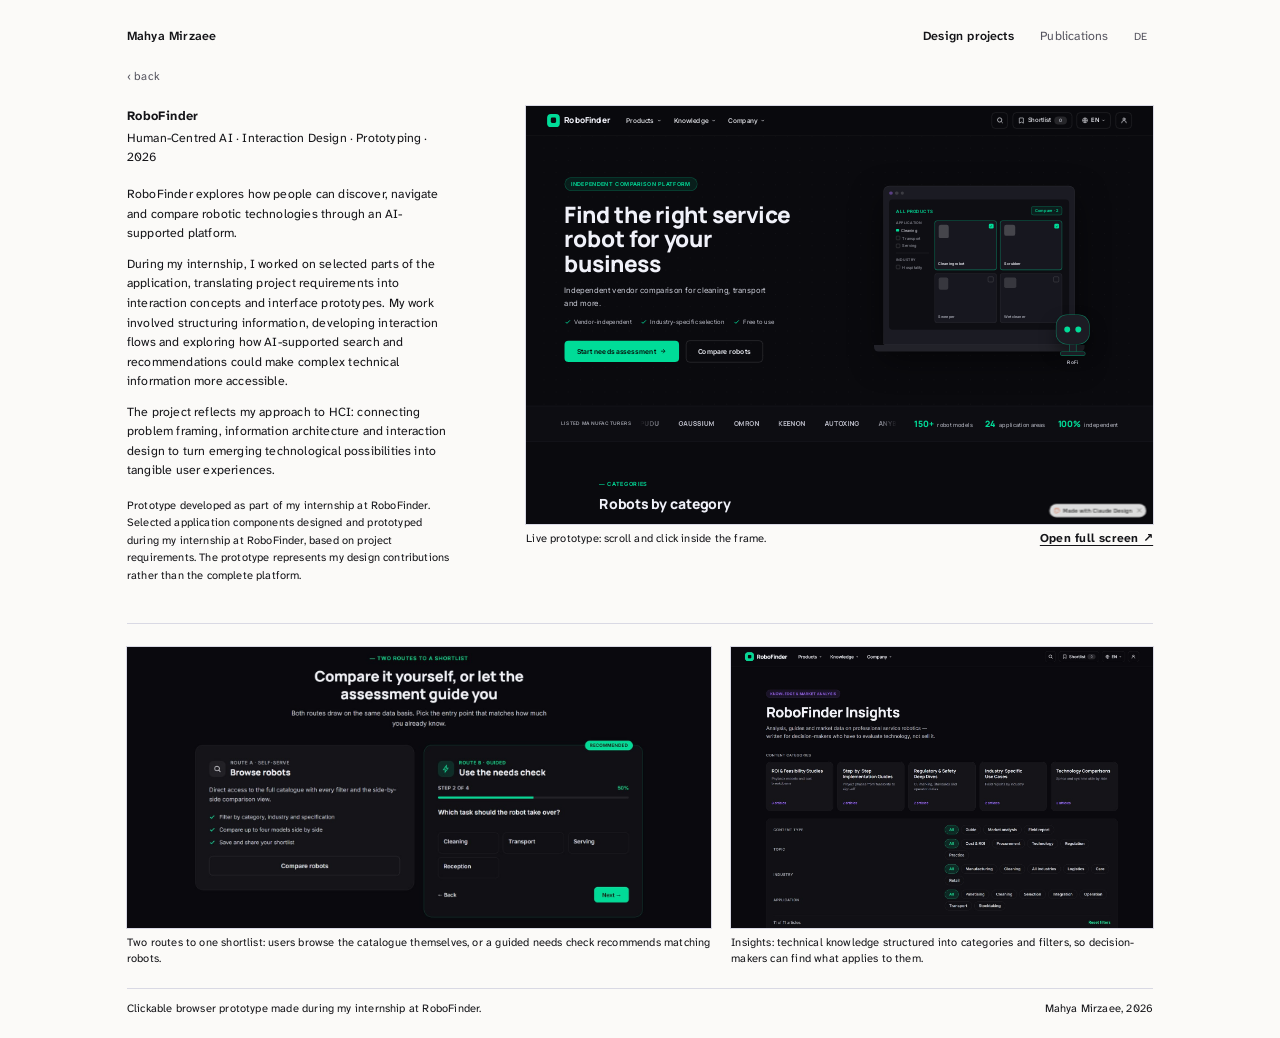
==== commit 09a31ea4: "Complete prototype (English), with wizard and Insights screenshots Co-Authored-By: Claude Opus 5.5 <" ====
--- a/project.html
+++ b/project.html
@@ -6,7 +6,7 @@
   <title>RoboFinder · Mahya Mirzaee</title>
   <meta name="description" content="RoboFinder: how people can discover, navigate and compare robotic technologies through an AI-supported platform. Interaction design and prototyping from my internship.">
   <meta name="theme-color" content="#fbfaf8">
-  <link rel="stylesheet" href="project.css?v=5">
+  <link rel="stylesheet" href="project.css?v=6">
 <style id="site-bar">
   /* same top bar as the portfolio (mahyamirzaee.github.io) */
   .site-bar { display: flex; flex-wrap: wrap; align-items: baseline; gap: 12px 24px; padding: 4px 0 26px; font-family: "Atkinson Hyperlegible Next", system-ui, sans-serif; }
@@ -68,12 +68,12 @@
 
   <section class="more" aria-label="Key screens">
     <figure>
-      <div class="frame zoomable" data-cap="Needs check: a guided path to matching robots"><img src="img/needs-check.jpg" alt="The needs check section: Which robot fits your business? On the right, step 2 of 4 asks which industry you are in, with Hospitality selected." loading="lazy"></div>
-      <figcaption>Needs check: a few guided questions lead to matching robot models instead of a long list.</figcaption>
+      <div class="frame zoomable" data-cap="Two routes to a shortlist: browse or use the guided needs check"><img src="img/wizard.jpg" alt="Two routes to a shortlist: on the left, browse robots in the catalogue; on the right, the guided needs check at step 2 of 4, asking which task the robot should take over." loading="lazy"></div>
+      <figcaption>Two routes to one shortlist: users browse the catalogue themselves, or a guided needs check recommends matching robots.</figcaption>
     </figure>
     <figure>
-      <div class="frame zoomable" data-cap="The problem, and two paths to a result"><img src="img/problem.jpg" alt="The problem section with four cards about why buying robots is hard, and below it the smart matching block with two paths: browse robots or use the needs check." loading="lazy"></div>
-      <figcaption>Problem framing and smart matching: two paths, browsing or a guided check, lead to one result.</figcaption>
+      <div class="frame zoomable" data-cap="RoboFinder Insights: the knowledge section"><img src="img/insights.jpg" alt="RoboFinder Insights: content categories such as ROI studies, implementation guides and regulatory deep dives, above filters for content type, topic, industry and application." loading="lazy"></div>
+      <figcaption>Insights: technical knowledge structured into categories and filters, so decision-makers can find what applies to them.</figcaption>
     </figure>
   </section>
   </main>
--- a/project.css
+++ b/project.css
@@ -205,5 +205,5 @@
 .frame.live iframe { position: absolute; top: 0; left: 0; width: 1440px; height: 960px; border: 0; transform-origin: 0 0; }
 .livecap { font-size: 13.5px; color: var(--ink); }
 /* two key screens side by side, at the same height: columns follow each picture's width-to-height ratio */
-.more { grid-template-columns: 3.306fr 1.896fr; align-items: start; }
+.more { grid-template-columns: 2.078fr 1.5fr; align-items: start; }
 @media (max-width: 700px) { .more { grid-template-columns: 1fr; } }
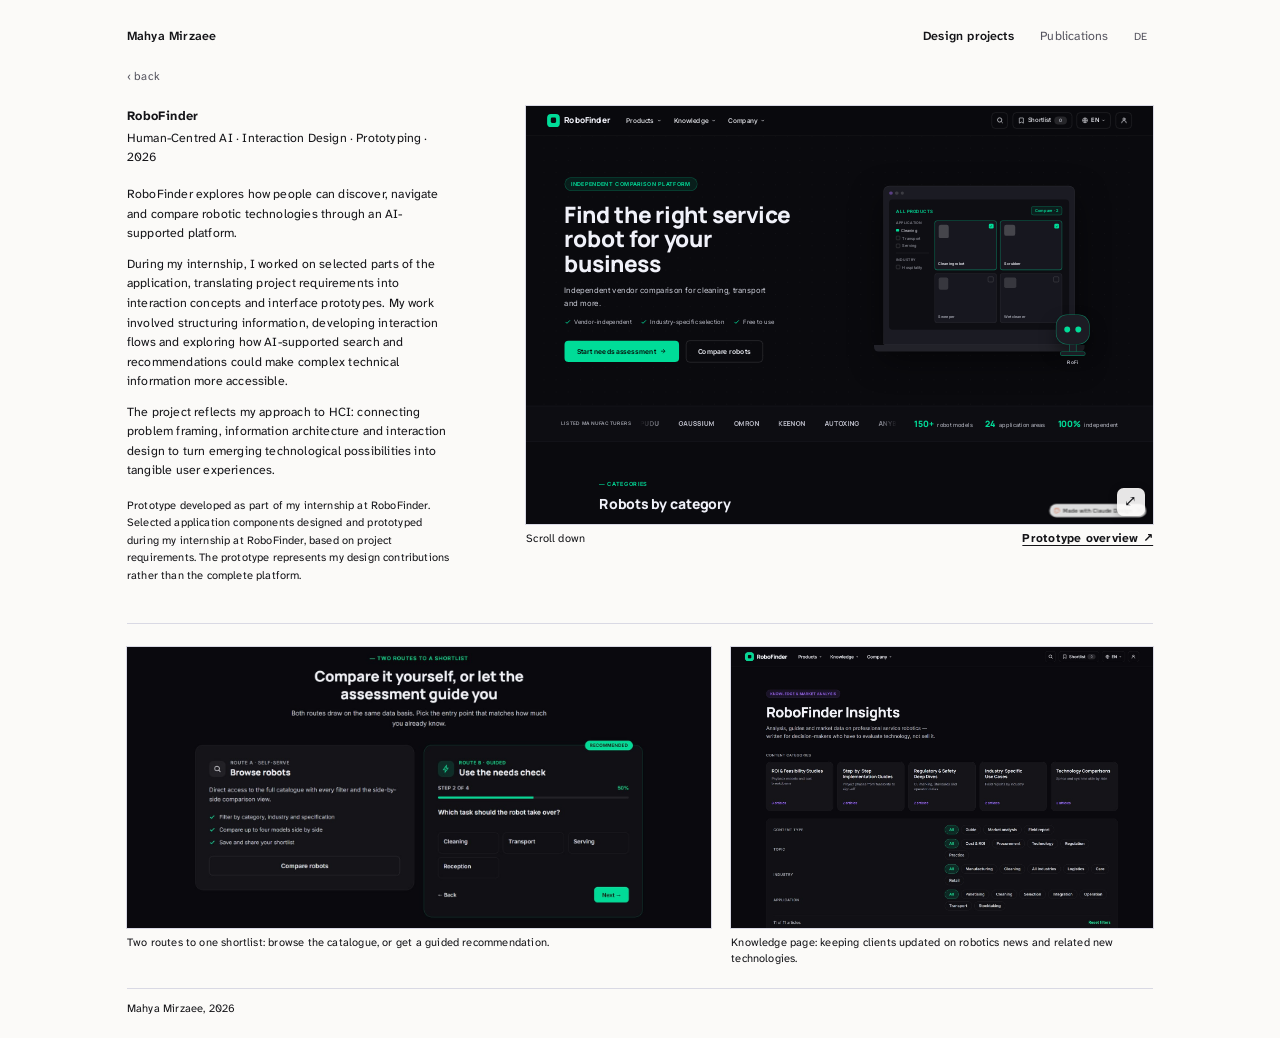
==== commit 6538cff5: "Shorter captions, name-only footer, full-screen pictures and prototype Co-Authored-By: Claude Opus 5" ====
--- a/project.html
+++ b/project.html
@@ -6,7 +6,7 @@
   <title>RoboFinder · Mahya Mirzaee</title>
   <meta name="description" content="RoboFinder: how people can discover, navigate and compare robotic technologies through an AI-supported platform. Interaction design and prototyping from my internship.">
   <meta name="theme-color" content="#fbfaf8">
-  <link rel="stylesheet" href="project.css?v=6">
+  <link rel="stylesheet" href="project.css?v=7">
 <style id="site-bar">
   /* same top bar as the portfolio (mahyamirzaee.github.io) */
   .site-bar { display: flex; flex-wrap: wrap; align-items: baseline; gap: 12px 24px; padding: 4px 0 26px; font-family: "Atkinson Hyperlegible Next", system-ui, sans-serif; }
@@ -59,8 +59,8 @@
           <iframe src="prototype.html" title="RoboFinder clickable prototype" loading="lazy" tabindex="0"></iframe>
         </div>
         <div class="slidebar">
-          <span class="livecap">Live prototype: scroll and click inside the frame.</span>
-          <a class="try" href="prototype.html" target="_blank" rel="noopener">Open full screen ↗</a>
+          <span class="livecap">Scroll down</span>
+          <a class="try" href="prototype.html" target="_blank" rel="noopener">Prototype overview ↗</a>
         </div>
       </figure>
     </div>
@@ -68,18 +68,17 @@
 
   <section class="more" aria-label="Key screens">
     <figure>
-      <div class="frame zoomable" data-cap="Two routes to a shortlist: browse or use the guided needs check"><img src="img/wizard.jpg" alt="Two routes to a shortlist: on the left, browse robots in the catalogue; on the right, the guided needs check at step 2 of 4, asking which task the robot should take over." loading="lazy"></div>
-      <figcaption>Two routes to one shortlist: users browse the catalogue themselves, or a guided needs check recommends matching robots.</figcaption>
+      <div class="frame zoomable" data-cap="Two routes to one shortlist: browse the catalogue, or get a guided recommendation."><img src="img/wizard.jpg" alt="Two routes to a shortlist: on the left, browse robots in the catalogue; on the right, the guided needs check at step 2 of 4, asking which task the robot should take over." loading="lazy"></div>
+      <figcaption>Two routes to one shortlist: browse the catalogue, or get a guided recommendation.</figcaption>
     </figure>
     <figure>
-      <div class="frame zoomable" data-cap="RoboFinder Insights: the knowledge section"><img src="img/insights.jpg" alt="RoboFinder Insights: content categories such as ROI studies, implementation guides and regulatory deep dives, above filters for content type, topic, industry and application." loading="lazy"></div>
-      <figcaption>Insights: technical knowledge structured into categories and filters, so decision-makers can find what applies to them.</figcaption>
+      <div class="frame zoomable" data-cap="Knowledge page: keeping clients updated on robotics news and related new technologies."><img src="img/insights.jpg" alt="RoboFinder Insights: content categories such as ROI studies, implementation guides and regulatory deep dives, above filters for content type, topic, industry and application." loading="lazy"></div>
+      <figcaption>Knowledge page: keeping clients updated on robotics news and related new technologies.</figcaption>
     </figure>
   </section>
   </main>
 
   <footer class="foot">
-    <span>Clickable browser prototype made during my internship at RoboFinder.</span>
     <span>Mahya Mirzaee, 2026</span>
   </footer>
 </div>
@@ -124,6 +123,8 @@
       opener = tile;
       lb.hidden = false;
       document.documentElement.style.overflow = "hidden";
+      // true full screen where the browser allows it; the overlay still works where it doesn't
+      if (lb.requestFullscreen) lb.requestFullscreen().catch(function () {});
       closeBtn.focus();
     }
     function close() {
@@ -131,8 +132,29 @@
       lb.hidden = true;
       inner.replaceChildren();
       document.documentElement.style.overflow = "";
+      if (document.fullscreenElement && document.exitFullscreen) document.exitFullscreen().catch(function () {});
       if (opener) opener.focus();
     }
+    // leaving full screen with the browser's own Esc also closes the picture
+    document.addEventListener("fullscreenchange", function () { if (!document.fullscreenElement) close(); });
+
+    // the live prototype: a button opens it full screen, still clickable
+    var live = document.getElementById("live");
+    var fsBtn = document.createElement("button");
+    fsBtn.type = "button";
+    fsBtn.className = "fs-btn";
+    fsBtn.setAttribute("aria-label", "Open the prototype full screen");
+    fsBtn.textContent = "⤢";
+    live.appendChild(fsBtn);
+    fsBtn.addEventListener("click", function () {
+      if (live.requestFullscreen) live.requestFullscreen().catch(function () { window.open("prototype.html", "_blank"); });
+      else window.open("prototype.html", "_blank");
+    });
+    document.addEventListener("fullscreenchange", function () {
+      var on = document.fullscreenElement === live;
+      live.classList.toggle("is-full", on);
+      window.dispatchEvent(new Event("resize"));
+    });
 
     document.querySelectorAll(".zoomable").forEach(function (tile) {
       tile.tabIndex = 0;
--- a/project.css
+++ b/project.css
@@ -207,3 +207,19 @@
 /* two key screens side by side, at the same height: columns follow each picture's width-to-height ratio */
 .more { grid-template-columns: 2.078fr 1.5fr; align-items: start; }
 @media (max-width: 700px) { .more { grid-template-columns: 1fr; } }
+
+/* ---------- Full screen (v7): pictures and the live prototype ---------- */
+.lightbox:fullscreen { padding: 24px; }
+.lightbox:fullscreen .lb-inner { max-width: 97vw; max-height: 90vh; }
+.lightbox:fullscreen .lb-inner img { max-height: 90vh; }
+.fs-btn {
+  position: absolute; right: 10px; bottom: 10px; z-index: 3;
+  width: 34px; height: 34px; border: 0; border-radius: 8px;
+  background: rgba(251, 250, 248, 0.92); color: var(--ink);
+  font-size: 18px; line-height: 1; cursor: pointer;
+  box-shadow: 0 2px 10px rgba(0, 0, 0, 0.25);
+}
+.fs-btn:hover { background: #fff; }
+.frame.live.is-full { aspect-ratio: auto; width: 100vw; height: 100vh; }
+.frame.live.is-full iframe { width: 100% !important; height: 100% !important; transform: none !important; }
+.frame.live.is-full .fs-btn { display: none; }
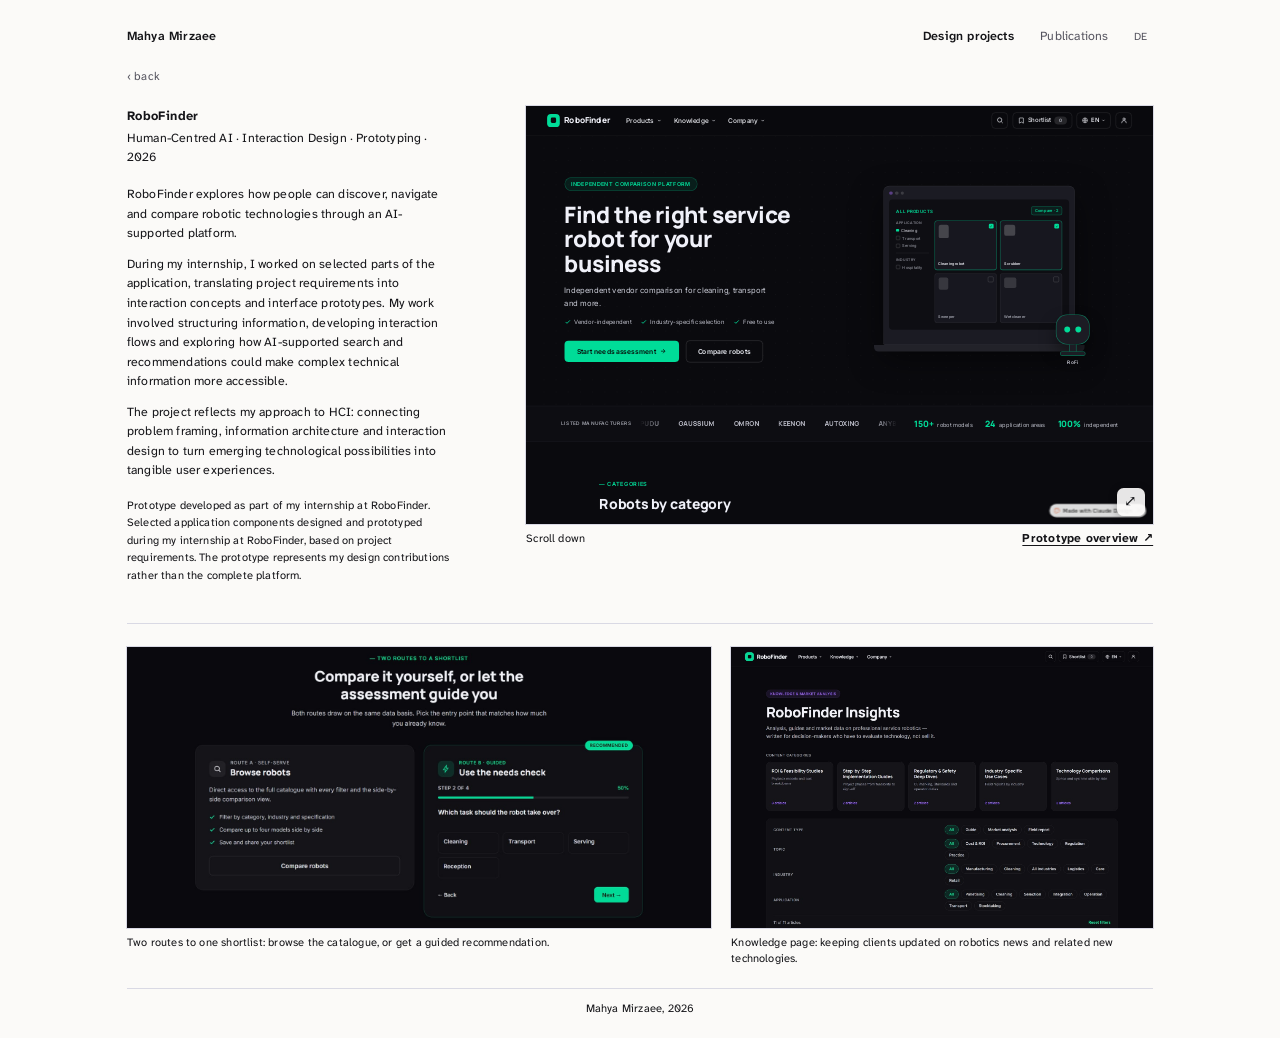
==== commit 53a135d8: "Footer name centred Co-Authored-By: Claude Opus 5.5 <noreply@anthropic.com>" ====
--- a/project.html
+++ b/project.html
@@ -6,7 +6,7 @@
   <title>RoboFinder · Mahya Mirzaee</title>
   <meta name="description" content="RoboFinder: how people can discover, navigate and compare robotic technologies through an AI-supported platform. Interaction design and prototyping from my internship.">
   <meta name="theme-color" content="#fbfaf8">
-  <link rel="stylesheet" href="project.css?v=7">
+  <link rel="stylesheet" href="project.css?v=8">
 <style id="site-bar">
   /* same top bar as the portfolio (mahyamirzaee.github.io) */
   .site-bar { display: flex; flex-wrap: wrap; align-items: baseline; gap: 12px 24px; padding: 4px 0 26px; font-family: "Atkinson Hyperlegible Next", system-ui, sans-serif; }
--- a/project.css
+++ b/project.css
@@ -223,3 +223,6 @@
 .frame.live.is-full { aspect-ratio: auto; width: 100vw; height: 100vh; }
 .frame.live.is-full iframe { width: 100% !important; height: 100% !important; transform: none !important; }
 .frame.live.is-full .fs-btn { display: none; }
+
+/* footer: only the name, centred (v8) */
+.foot { justify-content: center; text-align: center; }
